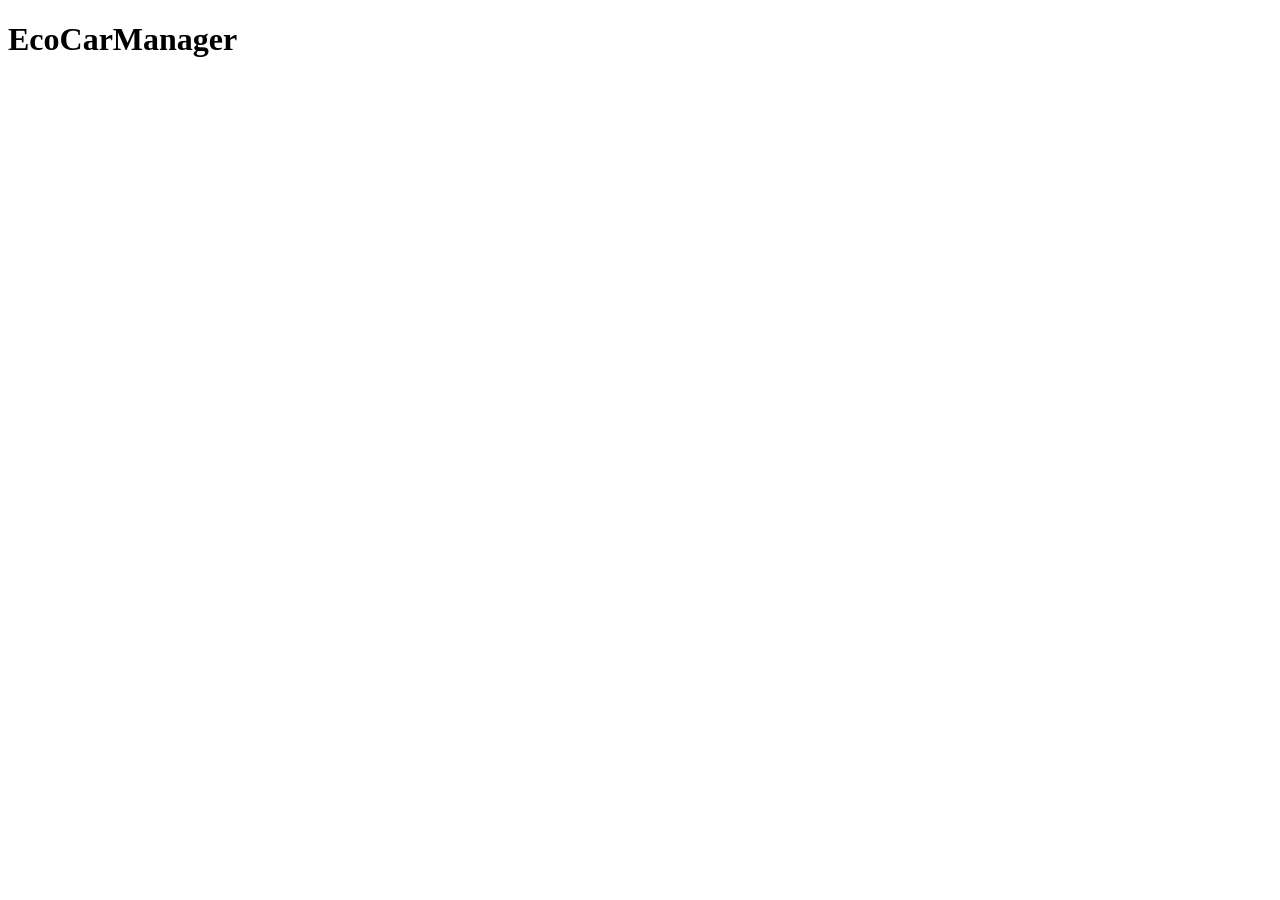
==== index.html @ e8410d0c "Iniciar repositorio con archivos iniciales" ====
<!DOCTYPE html>
<html lang="en">
  <head>
    <meta charset="UTF-8">
    <meta name="viewport" content="width=device-width, initial-scale=1.0">
    <title>EcoCarManager - Gestor de Vehículos Sostenible</title>
  </head>
  <body>
    <h1>EcoCarManager</h1>
  </body>
</html>
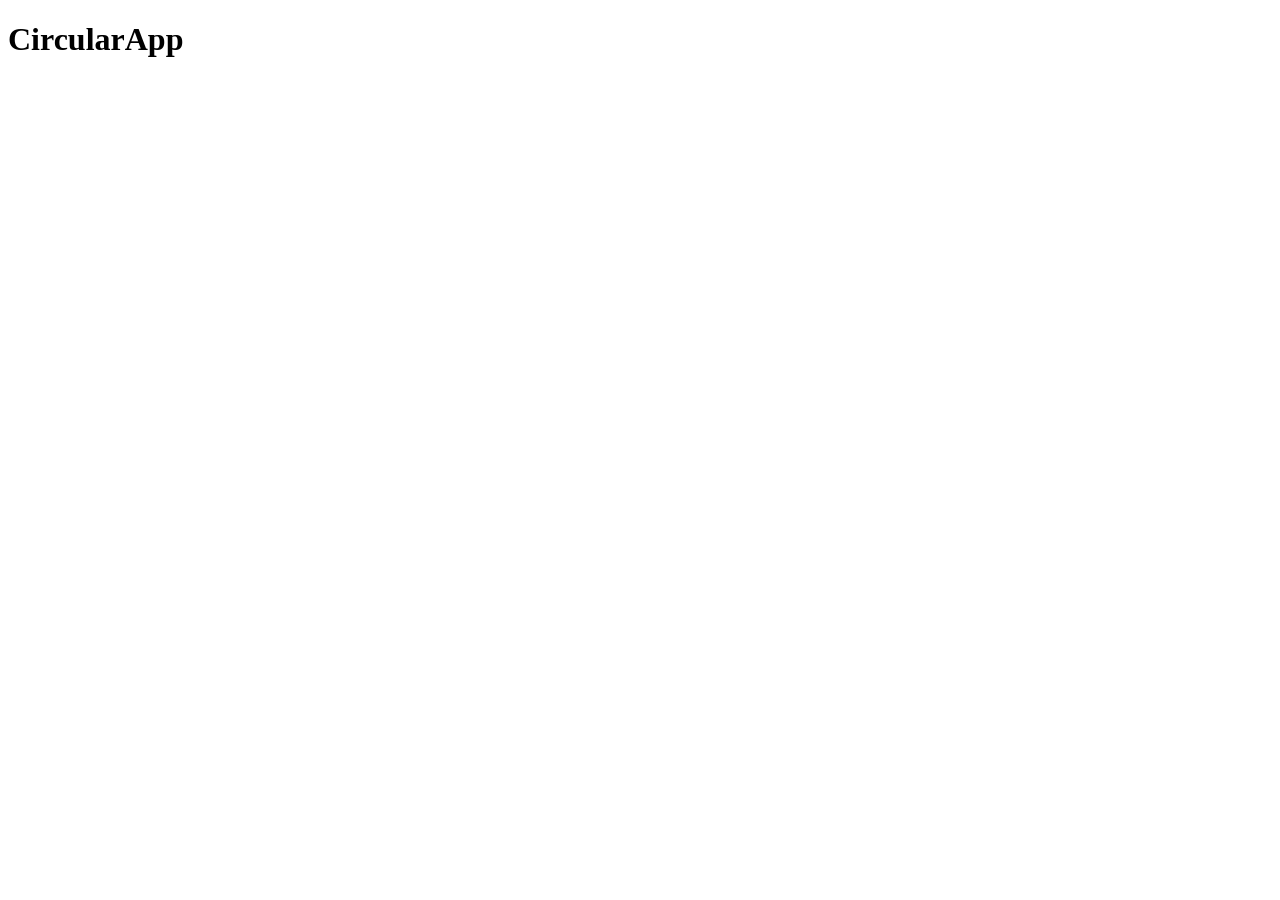
==== commit 02f92815: "Cambiar nombre de la aplicacion" ====
--- a/index.html
+++ b/index.html
@@ -3,9 +3,9 @@
   <head>
     <meta charset="UTF-8">
     <meta name="viewport" content="width=device-width, initial-scale=1.0">
-    <title>EcoCarManager - Gestor de Vehículos Sostenible</title>
+    <title>CircularApp - Evaluador de circularidad de productos</title>
   </head>
   <body>
-    <h1>EcoCarManager</h1>
+    <h1>CircularApp</h1>
   </body>
 </html>
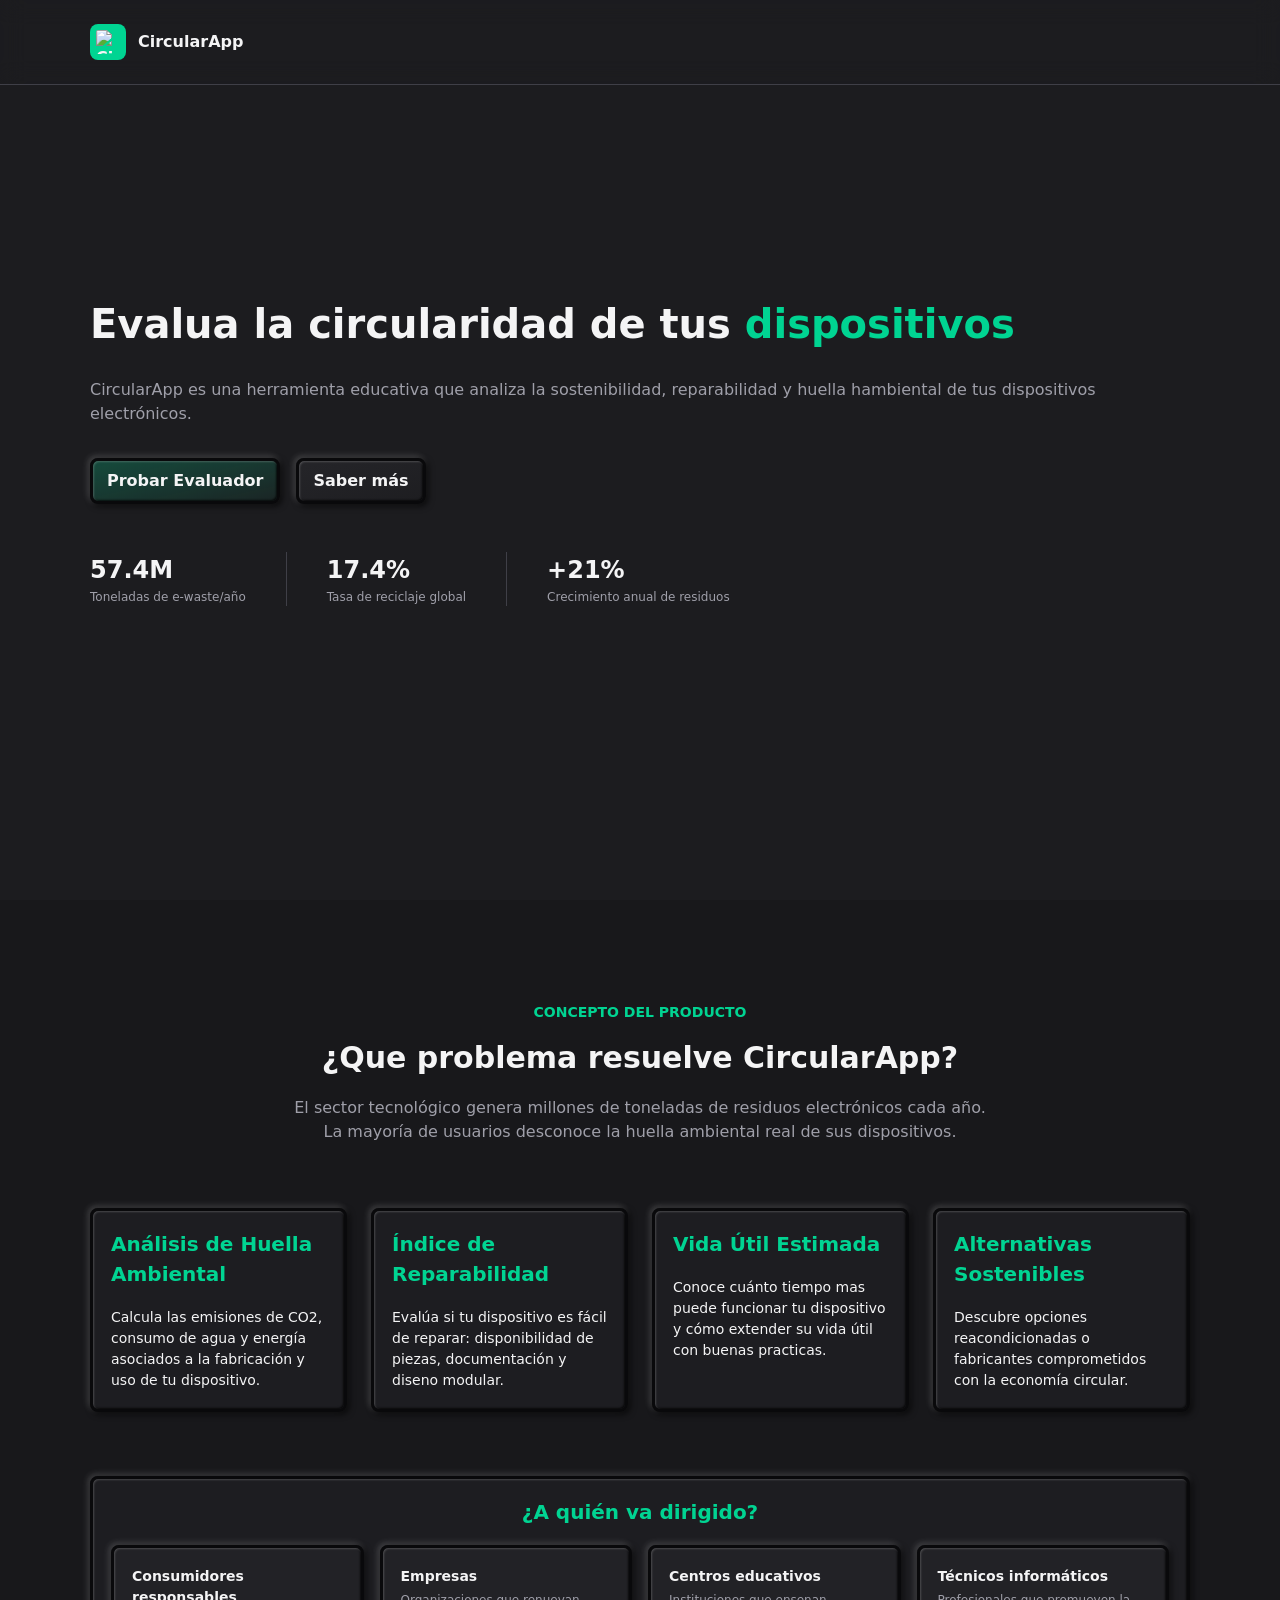
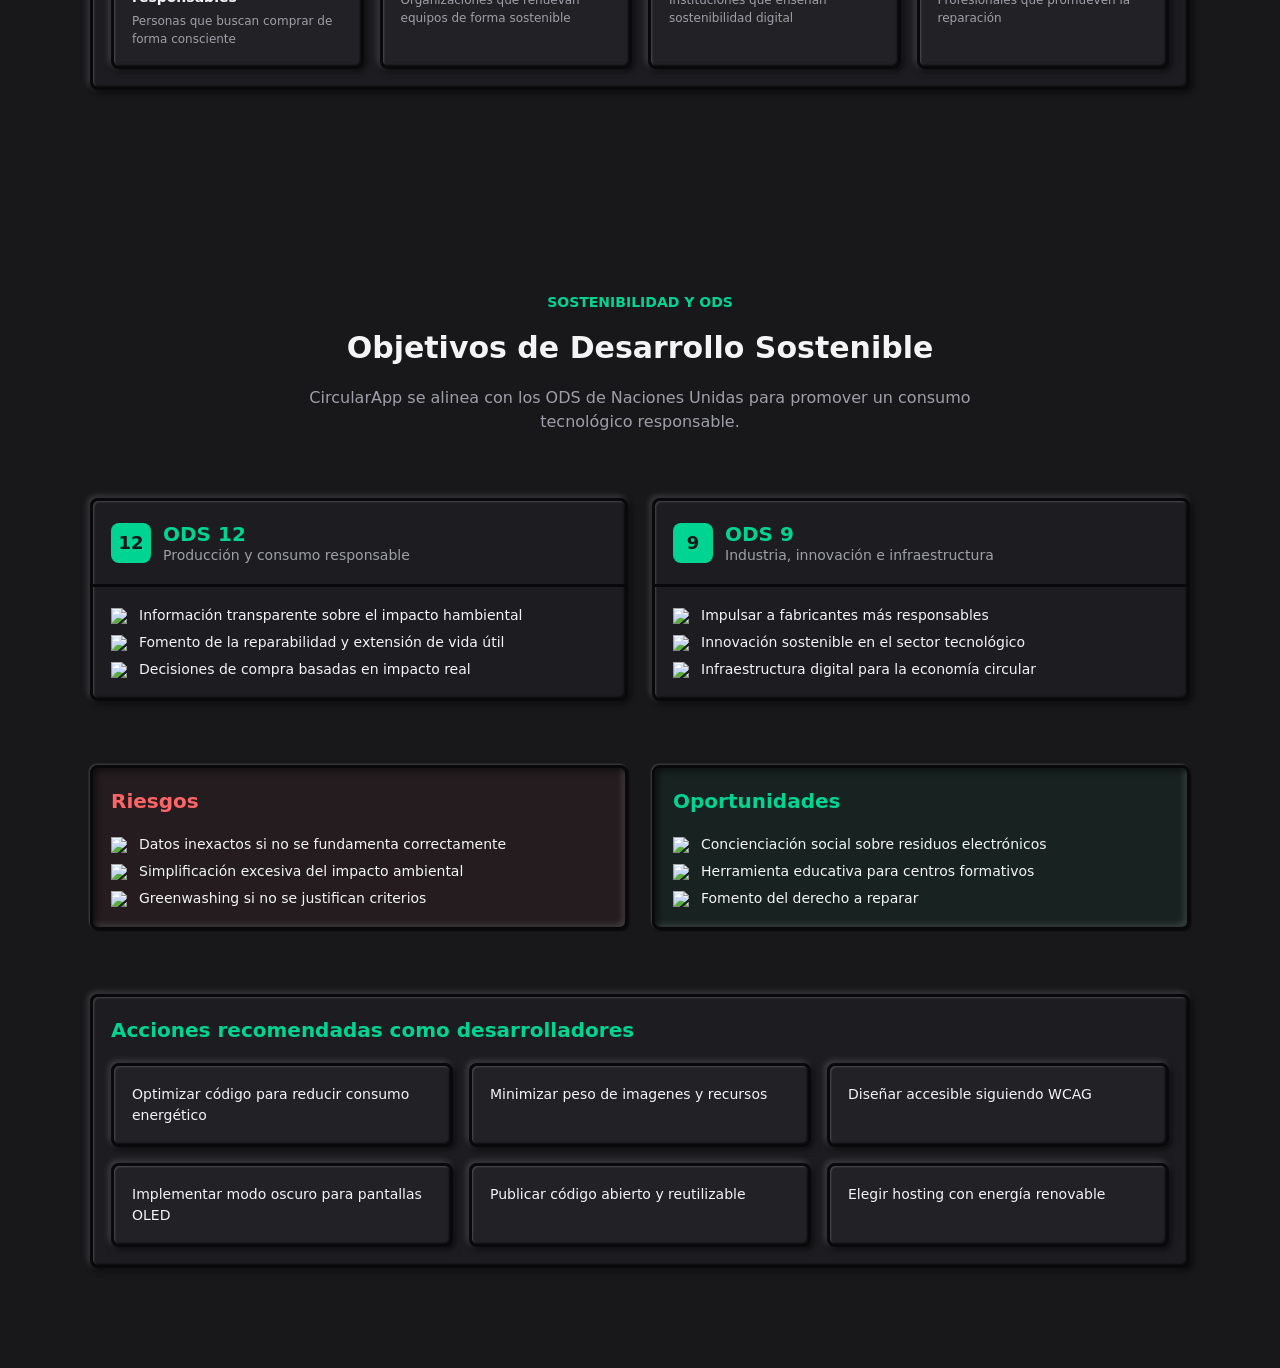
==== commit 16418b1d: "Añadir página de inicio" ====
--- a/index.html
+++ b/index.html
@@ -4,8 +4,276 @@
     <meta charset="UTF-8">
     <meta name="viewport" content="width=device-width, initial-scale=1.0">
     <title>CircularApp - Evaluador de circularidad de productos</title>
+    <link rel="stylesheet" href="/css/index.css">
+    <link rel="stylesheet" href="/css/home.css">
   </head>
   <body>
-    <h1>CircularApp</h1>
+    <header class="header">
+      <div>
+        <a href="/" class="home-link">
+          <img src="/assets/leaf.svg" alt="CircularApp Logo">
+          CircularApp
+        </a>
+      </div>
+    </header>
+
+    <main>
+      <div class="section hero">
+        <div>
+          <h1>Evalua la circularidad de tus <span class="primary">dispositivos</span></h1>
+          <p class="description">CircularApp es una herramienta educativa que analiza la sostenibilidad, reparabilidad y huella hambiental de tus dispositivos electrónicos.</p>
+          
+          <div class="buttons">
+            <button class="button button-primary">Probar Evaluador</button>
+            <a href="#que-es" class="button">Saber más</a>
+          </div>
+          
+          <div class="stats">
+            <div>
+              <p class="stat-value">57.4M</p>
+              <p class="stat-title">Toneladas de e-waste/año</p>
+            </div>
+            <div class="stat-divisor"></div>
+            <div>
+              <p class="stat-value">17.4%</p>
+              <p class="stat-title">Tasa de reciclaje global</p>
+            </div>
+            <div class="stat-divisor"></div>
+            <div>
+              <p class="stat-value">+21%</p>
+              <p class="stat-title">Crecimiento anual de residuos</p>
+            </div>
+          </div>
+        </div>
+      </div>
+
+      <div class="section" id="que-es">
+        <div>
+          <div class="section-header">
+            <span>Concepto del Producto</span>
+            <h2>¿Que problema resuelve CircularApp?</h2>
+            <p>El sector tecnológico genera millones de toneladas de residuos electrónicos cada año. La mayoría de usuarios desconoce la huella ambiental real de sus dispositivos.</p>
+          </div>
+
+          <div class="features-grid">
+            <div class="card">
+              <div class="card-header">
+                <h3>Análisis de Huella Ambiental</h3>
+              </div>
+              <div class="card-content">
+                <p>Calcula las emisiones de CO2, consumo de agua y energía asociados a la fabricación y uso de tu dispositivo.</p>
+              </div>
+            </div>
+
+            <div class="card">
+              <div class="card-header">
+                <h3>Índice de Reparabilidad</h3>
+              </div>
+              <div class="card-content">
+                <p>Evalúa si tu dispositivo es fácil de reparar: disponibilidad de piezas, documentación y diseno modular.</p>
+              </div>
+            </div>
+
+            <div class="card">
+              <div class="card-header">
+                <h3>Vida Útil Estimada</h3>
+              </div>
+              <div class="card-content">
+                <p>Conoce cuánto tiempo mas puede funcionar tu dispositivo y cómo extender su vida útil con buenas practicas.</p>
+              </div>
+            </div>
+
+            <div class="card">
+              <div class="card-header">
+                <h3>Alternativas Sostenibles</h3>
+              </div>
+              <div class="card-content">
+                <p>Descubre opciones reacondicionadas o fabricantes comprometidos con la economía circular.</p>
+              </div>
+            </div>
+          </div>
+
+          <div class="card target">
+            <div class="card-header">
+              <h3>¿A quién va dirigido?</h3>
+            </div>
+            <div class="card-content target-grid">
+              <div class="card">
+                <div class="card-content">
+                  <p class="target-label">Consumidores responsables</p>
+                  <p class="target-description">Personas que buscan comprar de forma consciente</p>
+                </div>
+              </div>
+              <div class="card">
+                <div class="card-content">
+                  <p class="target-label">Empresas</p>
+                  <p class="target-description">Organizaciones que renuevan equipos de forma sostenible</p>
+                </div>
+              </div>
+              <div class="card">
+                <div class="card-content">
+                  <p class="target-label">Centros educativos</p>
+                  <p class="target-description">Instituciones que ensenan sostenibilidad digital</p>
+                </div>
+              </div>
+              <div class="card">
+                <div class="card-content">
+                  <p class="target-label">Técnicos informáticos</p>
+                  <p class="target-description">Profesionales que promueven la reparación</p>
+                </div>
+              </div>
+            </div>
+          </div>
+        </div>
+      </div>
+
+      <div class="section">
+        <div>
+          <div class="section-header">
+            <span>Sostenibilidad y ODS</span>
+            <h2>Objetivos de Desarrollo Sostenible</h2>
+            <p>CircularApp se alinea con los ODS de Naciones Unidas para promover un consumo tecnológico responsable.</p>
+          </div>
+
+          <div class="ods-grid">
+            <div class="card">
+              <div class="card-header">
+                <span class="ods-number">12</span>
+                <div>
+                  <h3>ODS 12</h3>
+                  <p>Producción y consumo responsable</p>
+                </div>
+              </div>
+              <div class="card-content">
+                <ul>
+                  <li>
+                    <img src="/assets/circle-check.svg" alt="Check">
+                    Información transparente sobre el impacto hambiental
+                  </li>
+                  <li>
+                    <img src="/assets/circle-check.svg" alt="Check">
+                    Fomento de la reparabilidad y extensión de vida útil
+                  </li>
+                  <li>
+                    <img src="/assets/circle-check.svg" alt="Check">
+                    Decisiones de compra basadas en impacto real
+                  </li>
+                </ul>
+              </div>
+            </div>
+
+            <div class="card">
+              <div class="card-header">
+                <span class="ods-number">9</span>
+                <div>
+                  <h3>ODS 9</h3>
+                  <p>Industria, innovación e infraestructura</p>
+                </div>
+              </div>
+              <div class="card-content">
+                <ul>
+                  <li>
+                    <img src="/assets/circle-check.svg" alt="Check">
+                    Impulsar a fabricantes más responsables
+                  </li>
+                  <li>
+                    <img src="/assets/circle-check.svg" alt="Check">
+                    Innovación sostenible en el sector tecnológico
+                  </li>
+                  <li>
+                    <img src="/assets/circle-check.svg" alt="Check">
+                    Infraestructura digital para la economía circular
+                  </li>
+                </ul>
+              </div>
+            </div>
+          </div>
+
+          <div class="opportunities-grid">
+            <div class="card card-inset">
+              <div class="card-header">
+                <h3>Riesgos</h3>
+              </div>
+              <div class="card-content">
+                <ul>
+                  <li>
+                    <img src="/assets/circle-minus.svg" alt="Cross">
+                    Datos inexactos si no se fundamenta correctamente
+                  </li>
+                  <li>
+                    <img src="/assets/circle-minus.svg" alt="Cross">
+                    Simplificación excesiva del impacto ambiental
+                  </li>
+                  <li>
+                    <img src="/assets/circle-minus.svg" alt="Cross">
+                    Greenwashing si no se justifican criterios
+                  </li>
+                </ul>
+              </div>
+            </div>
+
+            <div class="card card-inset">
+              <div class="card-header">
+                <h3>Oportunidades</h3>
+              </div>
+              <div class="card-content">
+                <ul>
+                  <li>
+                    <img src="/assets/circle-check.svg" alt="Check">
+                    Concienciación social sobre residuos electrónicos
+                  </li>
+                  <li>
+                    <img src="/assets/circle-check.svg" alt="Check">
+                    Herramienta educativa para centros formativos
+                  </li>
+                  <li>
+                    <img src="/assets/circle-check.svg" alt="Check">
+                    Fomento del derecho a reparar
+                  </li>
+                </ul>
+              </div>
+            </div>
+          </div>
+
+          <div class="card actions">
+            <div class="card-header">
+              <h3>Acciones recomendadas como desarrolladores</h3>
+            </div>
+            <div class="card-content actions-grid">
+              <div class="card">
+                <div class="card-content">
+                  <p>Optimizar código para reducir consumo energético</p>
+                </div>
+              </div>
+              <div class="card">
+                <div class="card-content">
+                  <p>Minimizar peso de imagenes y recursos</p>
+                </div>
+              </div>
+              <div class="card">
+                <div class="card-content">
+                  <p>Diseñar accesible siguiendo WCAG</p>
+                </div>
+              </div>
+              <div class="card">
+                <div class="card-content">
+                  <p>Implementar modo oscuro para pantallas OLED</p>
+                </div>
+              </div>
+              <div class="card">
+                <div class="card-content">
+                  <p>Publicar código abierto y reutilizable</p>
+                </div>
+              </div>
+              <div class="card">
+                <div class="card-content">
+                  <p>Elegir hosting con energía renovable</p>
+                </div>
+              </div>
+            </div>
+          </div>
+        </div>
+      </div>
+    </main>
   </body>
 </html>
--- a/css/index.css
+++ b/css/index.css
@@ -0,0 +1,147 @@
+@import "reset.css";
+
+/* VARIABLES */
+:root {
+	/* --color-background: oklch(92% 0.004 286.32); /* color-zinc-200 */
+	/* --color-foreground: oklch(37% 0.013 285.805); /* color-zinc-700 */
+	/* --color-muted-background: oklch(87.1% 0.006 286.286); /* color-zinc-300 */
+	/* --color-muted-foreground: oklch(44.2% 0.017 285.786); /* color-zinc-600 */
+	/* --color-primary: oklch(59.6% 0.145 163.225); /* color-emerald-600 */
+	/* --color-danger: oklch(57.7% 0.245 27.325); /* color-red-600 */
+	/* --color-border: oklch(92% 0.004 286.32); /* color-zinc-200 */
+
+	/* --color-shadow: rgba(0, 0, 0, 0.2); */
+	/* --color-highlight: rgba(255, 255, 255, 1); */
+
+	--color-background: oklch(21% 0.006 285.885); /* color-zinc-900 */
+	--color-foreground: oklch(96.7% 0.001 286.375); /* color-zinc-100 */
+	--color-muted-background: oklch(37% 0.013 285.805); /* color-zinc-700 */
+	--color-muted-foreground: oklch(70.5% 0.015 286.067); /* color-zinc-400 */
+	--color-primary: oklch(76.5% 0.177 163.223); /* color-emerald-400 */
+	--color-danger: oklch(70.4% 0.191 22.216); /* color-red-400 */
+	--color-border: oklch(14.1% 0.005 285.823); /* color-zinc-950 */
+
+	--color-shadow: rgba(0, 0, 0, 0.75);
+	--color-highlight: rgba(255, 255, 255, 0.2);
+
+	--shadow-raised:
+		2px 2px 6px var(--color-shadow),
+		-2px -2px 6px var(--color-highlight),
+		inset 0px 0px 0px var(--color-shadow),
+		inset 0px 0px 0px var(--color-highlight),
+		inset 1px 1px 2px var(--color-highlight),
+		inset -1px -1px 2px var(--color-shadow);
+	--shadow-inset:
+		1px 1px 2px var(--color-shadow),
+		-1px -1px 2px var(--color-highlight),
+		inset 2px 2px 6px var(--color-shadow),
+		inset -2px -2px 6px var(--color-highlight),
+		inset 0px 0px 0px var(--color-highlight),
+		inset 0px 0px 0px var(--color-shadow);
+}
+
+/* DEFAULT STYLES */
+html {
+	scroll-behavior: smooth;
+}
+
+body {
+	background: var(--color-background);
+	color: var(--color-foreground);
+}
+
+/* COMPONENTS */
+.button {
+	display: inline-flex;
+	border: 3px solid var(--color-border);
+	border-radius: 8px;
+	font-weight: 600;
+	padding: 8px 14px;
+	box-shadow: var(--shadow-raised);
+	transition: all 0.2s ease;
+	background: linear-gradient(
+		to top left,
+		hsl(from var(--color-muted-background) h s l / 0.05),
+		hsl(from var(--color-muted-background) h s l / 0.25)
+	);
+}
+.button:active {
+	box-shadow: var(--shadow-inset);
+	scale: 0.99;
+}
+.button.button-primary {
+	background: linear-gradient(
+		to top left,
+		hsl(from var(--color-primary) h s l / 0.05),
+		hsl(from var(--color-primary) h s l / 0.25)
+	);
+}
+
+.card {
+	border: 3px solid var(--color-border);
+	border-radius: 8px;
+	box-shadow: var(--shadow-raised);
+	transition: all 0.2s ease-in-out;
+	background: hsl(from var(--color-muted-background) h s l / 0.15);
+}
+.card.card-inset {
+	box-shadow: var(--shadow-inset);
+}
+.card .card-header {
+	padding: 18px;
+}
+.card .card-header h3 {
+	font-size: 20px;
+	font-weight: 600;
+	color: var(--color-primary);
+}
+.card .card-header p {
+	font-size: 14px;
+	color: var(--color-muted-foreground);
+	margin-top: -4px;
+}
+.card .card-content {
+	padding: 0 18px 18px 18px;
+}
+.card .card-content p {
+	font-size: 14px;
+}
+
+/* HEADER */
+.header {
+	position: fixed;
+	top: 0;
+	left: 0;
+	right: 0;
+	z-index: 10;
+	padding: 24px 0;
+	border-bottom: 1px solid var(--color-muted-background);
+	backdrop-filter: blur(12px);
+}
+
+.header div {
+	max-width: 1100px;
+	margin: 0 auto;
+}
+
+.header .home-link {
+	display: flex;
+	flex-direction: row;
+	align-items: center;
+	gap: 12px;
+	font-size: 16px;
+	font-weight: bold;
+}
+
+.header .home-link img {
+	height: 36px;
+	width: 36px;
+	padding: 6px;
+	border-radius: 8px;
+	background-color: var(--color-primary);
+}
+
+/* MAIN */
+.primary {
+	color: var(--color-primary);
+}
--- a/css/home.css
+++ b/css/home.css
@@ -0,0 +1,211 @@
+/* SECTIONS */ .section {
+	padding: 100px 0;
+}
+.section > div {
+	max-width: 1100px;
+	margin: 0 auto;
+}
+
+.section-header {
+	margin: 0 auto;
+	max-width: 700px;
+	text-align: center;
+}
+.section-header span {
+	margin-bottom: 12px;
+	display: inline-block;
+	font-size: 14px;
+	font-weight: 600;
+	text-transform: uppercase;
+	color: var(--color-primary);
+}
+.section-header h2 {
+	font-size: 30px;
+	font-weight: bold;
+}
+.section-header p {
+	margin-top: 16px;
+	text-wrap: pretty;
+	color: var(--color-muted-foreground);
+}
+
+/* HERO */
+.hero {
+	min-height: 100vh;
+	display: flex;
+	flex-direction: column;
+	justify-content: center;
+	align-items: start;
+	background: hsl(from var(--color-muted-background) h s l / 0.1);
+}
+
+.hero h1 {
+	font-size: 40px;
+	font-weight: bold;
+}
+
+.hero .description {
+	margin-top: 24px;
+	font-size: 16px;
+	color: var(--color-muted-foreground);
+}
+
+.hero .buttons {
+	margin-top: 32px;
+	display: flex;
+	flex-direction: row;
+	gap: 16px;
+}
+
+.hero .stats {
+	margin-top: 48px;
+	display: flex;
+	flex-direction: row;
+	gap: 40px;
+}
+
+.hero .stats .stat-value {
+	font-size: 24px;
+	font-weight: bold;
+	color: var(--color-foreground);
+}
+.hero .stats .stat-title {
+	font-size: 12px;
+	color: var(--color-muted-foreground);
+}
+.hero .stats .stat-divisor {
+	width: 1px;
+	background: var(--color-muted-background);
+}
+
+/* FEATURES */
+.features-grid {
+	margin-top: 64px;
+	display: grid;
+	gap: 24px;
+	grid-template-columns: repeat(4, 1fr);
+}
+
+/* TARGET */
+.target {
+	margin-top: 64px;
+}
+.target .card-header {
+	text-align: center;
+}
+.target .target-grid {
+	display: grid;
+	grid-template-columns: repeat(4, 1fr);
+	gap: 16px;
+}
+.target .target-grid .card:hover {
+	box-shadow: var(--shadow-inset);
+	background: hsl(from var(--color-primary) h s l / 0.15);
+}
+.target .target-grid .card-content {
+	padding: 18px;
+}
+.target .target-grid .target-label {
+	font-weight: 600;
+}
+.target .target-grid .target-description {
+	margin-top: 4px;
+	font-size: 12px;
+	color: var(--color-muted-foreground);
+}
+
+/* ODS */
+.ods-grid {
+	margin-top: 64px;
+	display: grid;
+	grid-template-columns: repeat(2, 1fr);
+	gap: 24px;
+}
+.ods-grid .card-header {
+	display: flex;
+	flex-direction: row;
+	align-items: center;
+	gap: 12px;
+	border-bottom: 3px solid var(--color-border);
+}
+.ods-grid .ods-number {
+	display: inline-flex;
+	justify-content: center;
+	align-items: center;
+	height: 40px;
+	width: 40px;
+	font-size: 18px;
+	font-weight: bold;
+	border-radius: 8px;
+	background: var(--color-primary);
+	color: var(--color-background);
+}
+.ods-grid .card-content {
+	padding: 18px;
+}
+.ods-grid ul {
+	display: flex;
+	flex-direction: column;
+	gap: 6px;
+}
+.ods-grid ul li {
+	display: flex;
+	flex-direction: row;
+	align-items: center;
+	gap: 12px;
+	font-size: 14px;
+}
+.ods-grid ul li img {
+	height: 16px;
+	width: 16px;
+}
+
+/* RISKS AND OPPORTUNITIES */
+.opportunities-grid {
+	margin-top: 64px;
+	display: grid;
+	grid-template-columns: repeat(2, 1fr);
+	gap: 24px;
+}
+.opportunities-grid .card:first-child {
+	background: hsl(from var(--color-danger) h s l / 0.05);
+}
+.opportunities-grid .card:last-child {
+	background: hsl(from var(--color-primary) h s l / 0.05);
+}
+.opportunities-grid .card:first-child .card-header h3 {
+	color: var(--color-danger);
+}
+.opportunities-grid ul {
+	display: flex;
+	flex-direction: column;
+	gap: 6px;
+}
+.opportunities-grid ul li {
+	display: flex;
+	flex-direction: row;
+	align-items: center;
+	gap: 12px;
+	font-size: 14px;
+}
+.opportunities-grid ul li img {
+	height: 16px;
+	width: 16px;
+}
+
+/* ACTIONS */
+.actions {
+	margin-top: 64px;
+}
+.actions .actions-grid {
+	display: grid;
+	grid-template-columns: repeat(3, 1fr);
+	gap: 16px;
+}
+.actions .actions-grid .card:hover {
+	box-shadow: var(--shadow-inset);
+	background: hsl(from var(--color-primary) h s l / 0.15);
+}
+.actions .actions-grid .card-content {
+	padding: 18px;
+}
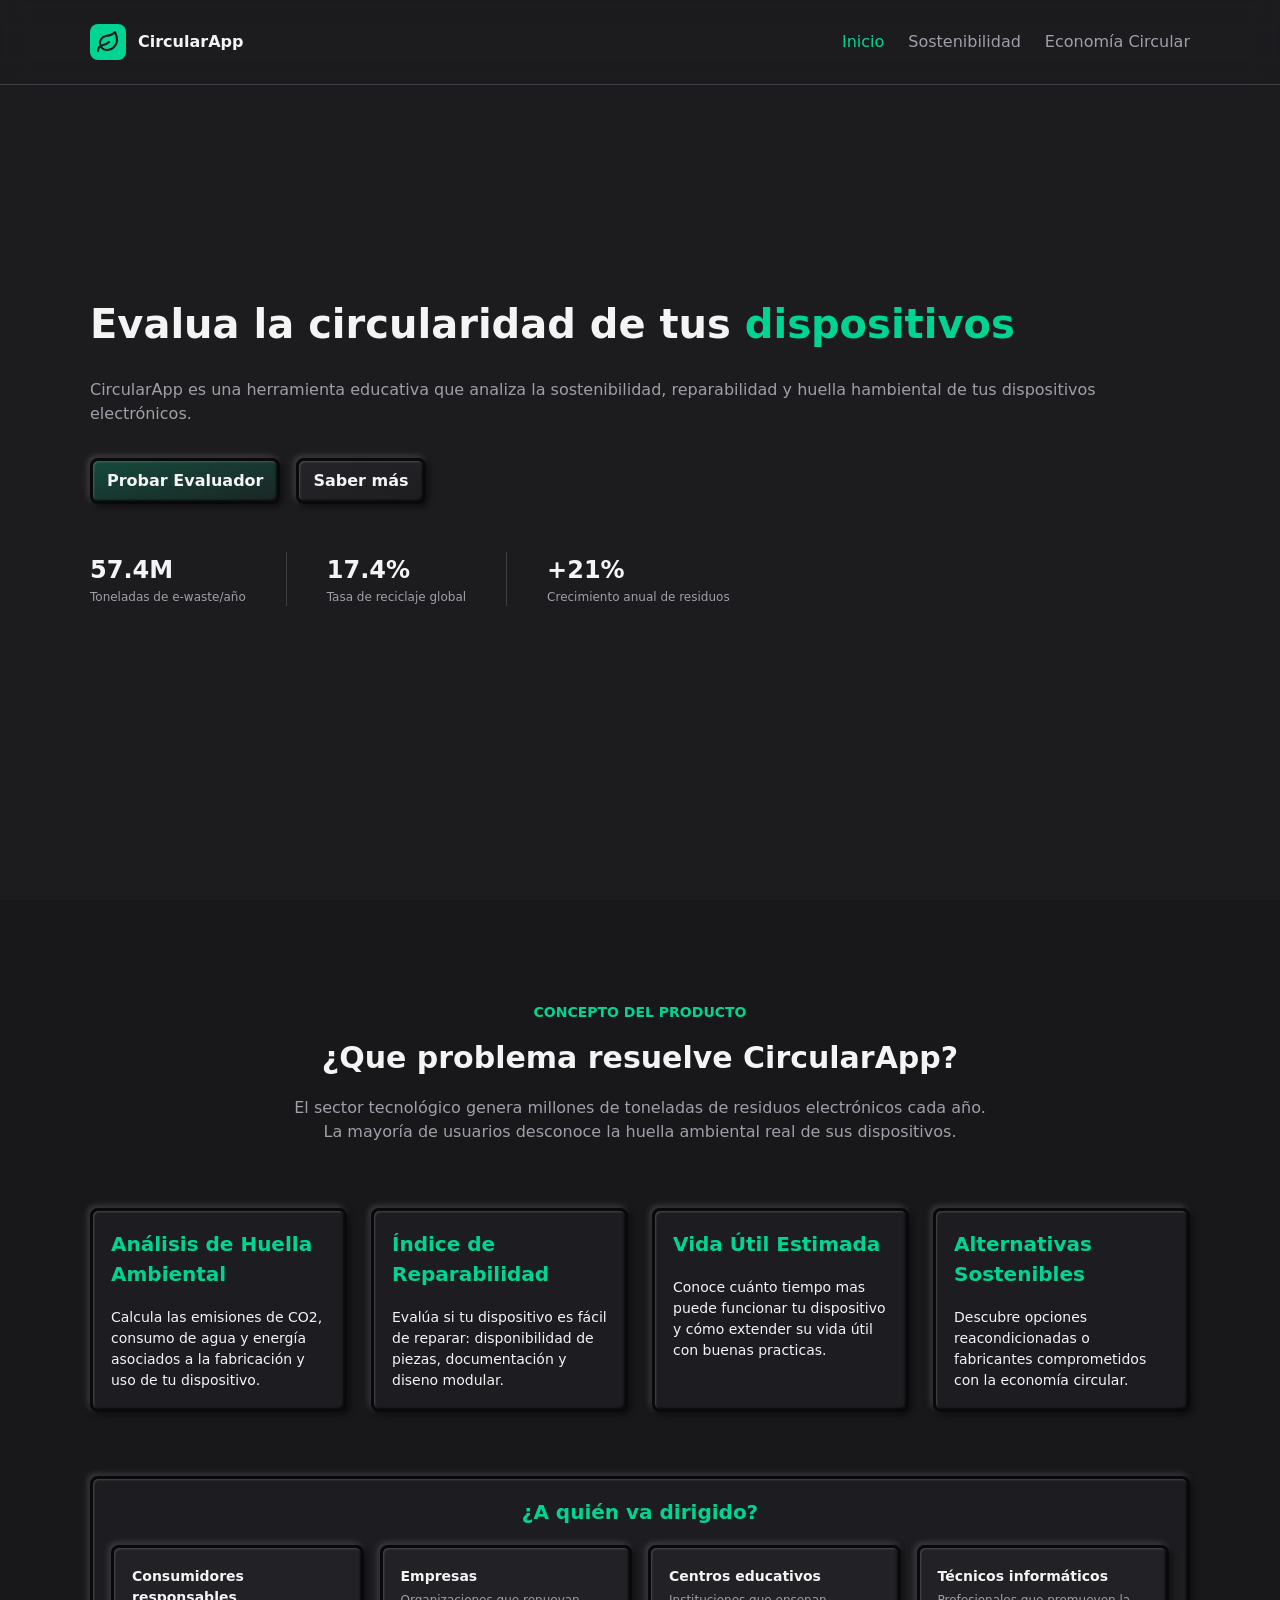
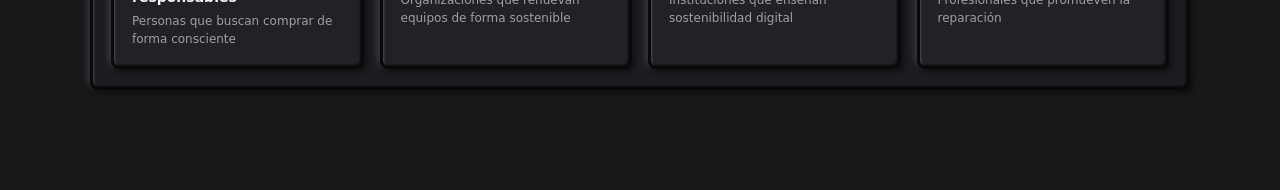
==== commit 278d2e08: "Finalizar página de inicio y sus estilos y JavaScript" ====
--- a/index.html
+++ b/index.html
@@ -10,10 +10,17 @@
   <body>
     <header class="header">
       <div>
-        <a href="/" class="home-link">
-          <img src="/assets/leaf.svg" alt="CircularApp Logo">
-          CircularApp
-        </a>
+        <nav class="nav">
+          <a href="/" class="home-link">
+            <img src="/assets/leaf.svg" alt="CircularApp Logo">
+            CircularApp
+          </a>
+          <ul class="nav-links">
+            <li><a href="/" class="active">Inicio</a></li>
+            <li><a href="/sostenibilidad/">Sostenibilidad</a></li>
+            <li><a href="/economia-circular/">Economía Circular</a></li>
+          </ul>
+        </nav>
       </div>
     </header>
 
@@ -126,154 +133,6 @@
           </div>
         </div>
       </div>
-
-      <div class="section">
-        <div>
-          <div class="section-header">
-            <span>Sostenibilidad y ODS</span>
-            <h2>Objetivos de Desarrollo Sostenible</h2>
-            <p>CircularApp se alinea con los ODS de Naciones Unidas para promover un consumo tecnológico responsable.</p>
-          </div>
-
-          <div class="ods-grid">
-            <div class="card">
-              <div class="card-header">
-                <span class="ods-number">12</span>
-                <div>
-                  <h3>ODS 12</h3>
-                  <p>Producción y consumo responsable</p>
-                </div>
-              </div>
-              <div class="card-content">
-                <ul>
-                  <li>
-                    <img src="/assets/circle-check.svg" alt="Check">
-                    Información transparente sobre el impacto hambiental
-                  </li>
-                  <li>
-                    <img src="/assets/circle-check.svg" alt="Check">
-                    Fomento de la reparabilidad y extensión de vida útil
-                  </li>
-                  <li>
-                    <img src="/assets/circle-check.svg" alt="Check">
-                    Decisiones de compra basadas en impacto real
-                  </li>
-                </ul>
-              </div>
-            </div>
-
-            <div class="card">
-              <div class="card-header">
-                <span class="ods-number">9</span>
-                <div>
-                  <h3>ODS 9</h3>
-                  <p>Industria, innovación e infraestructura</p>
-                </div>
-              </div>
-              <div class="card-content">
-                <ul>
-                  <li>
-                    <img src="/assets/circle-check.svg" alt="Check">
-                    Impulsar a fabricantes más responsables
-                  </li>
-                  <li>
-                    <img src="/assets/circle-check.svg" alt="Check">
-                    Innovación sostenible en el sector tecnológico
-                  </li>
-                  <li>
-                    <img src="/assets/circle-check.svg" alt="Check">
-                    Infraestructura digital para la economía circular
-                  </li>
-                </ul>
-              </div>
-            </div>
-          </div>
-
-          <div class="opportunities-grid">
-            <div class="card card-inset">
-              <div class="card-header">
-                <h3>Riesgos</h3>
-              </div>
-              <div class="card-content">
-                <ul>
-                  <li>
-                    <img src="/assets/circle-minus.svg" alt="Cross">
-                    Datos inexactos si no se fundamenta correctamente
-                  </li>
-                  <li>
-                    <img src="/assets/circle-minus.svg" alt="Cross">
-                    Simplificación excesiva del impacto ambiental
-                  </li>
-                  <li>
-                    <img src="/assets/circle-minus.svg" alt="Cross">
-                    Greenwashing si no se justifican criterios
-                  </li>
-                </ul>
-              </div>
-            </div>
-
-            <div class="card card-inset">
-              <div class="card-header">
-                <h3>Oportunidades</h3>
-              </div>
-              <div class="card-content">
-                <ul>
-                  <li>
-                    <img src="/assets/circle-check.svg" alt="Check">
-                    Concienciación social sobre residuos electrónicos
-                  </li>
-                  <li>
-                    <img src="/assets/circle-check.svg" alt="Check">
-                    Herramienta educativa para centros formativos
-                  </li>
-                  <li>
-                    <img src="/assets/circle-check.svg" alt="Check">
-                    Fomento del derecho a reparar
-                  </li>
-                </ul>
-              </div>
-            </div>
-          </div>
-
-          <div class="card actions">
-            <div class="card-header">
-              <h3>Acciones recomendadas como desarrolladores</h3>
-            </div>
-            <div class="card-content actions-grid">
-              <div class="card">
-                <div class="card-content">
-                  <p>Optimizar código para reducir consumo energético</p>
-                </div>
-              </div>
-              <div class="card">
-                <div class="card-content">
-                  <p>Minimizar peso de imagenes y recursos</p>
-                </div>
-              </div>
-              <div class="card">
-                <div class="card-content">
-                  <p>Diseñar accesible siguiendo WCAG</p>
-                </div>
-              </div>
-              <div class="card">
-                <div class="card-content">
-                  <p>Implementar modo oscuro para pantallas OLED</p>
-                </div>
-              </div>
-              <div class="card">
-                <div class="card-content">
-                  <p>Publicar código abierto y reutilizable</p>
-                </div>
-              </div>
-              <div class="card">
-                <div class="card-content">
-                  <p>Elegir hosting con energía renovable</p>
-                </div>
-              </div>
-            </div>
-          </div>
-        </div>
-      </div>
     </main>
   </body>
 </html>
--- a/css/index.css
+++ b/css/index.css
@@ -145,3 +145,63 @@
 .primary {
 	color: var(--color-primary);
 }
+
+/* SECTIONS */
+.section {
+	padding: 100px 0;
+}
+.section > div {
+	max-width: 1100px;
+	margin: 0 auto;
+}
+
+.section-header {
+	margin: 0 auto;
+	max-width: 700px;
+	text-align: center;
+}
+.section-header span {
+	margin-bottom: 12px;
+	display: inline-block;
+	font-size: 14px;
+	font-weight: 600;
+	text-transform: uppercase;
+	color: var(--color-primary);
+}
+.section-header h2 {
+	font-size: 30px;
+	font-weight: bold;
+}
+.section-header p {
+	margin-top: 16px;
+	text-wrap: pretty;
+	color: var(--color-muted-foreground);
+}
+
+/* NAV */
+.nav {
+	display: flex;
+	flex-direction: row;
+	align-items: center;
+	justify-content: space-between;
+}
+
+.nav-links {
+	display: flex;
+	flex-direction: row;
+	gap: 24px;
+	list-style: none;
+	margin: 0;
+	padding: 0;
+}
+
+.nav-links a {
+	font-weight: 500;
+	color: var(--color-muted-foreground);
+	transition: color 0.2s ease;
+}
+
+.nav-links a:hover,
+.nav-links a.active {
+	color: var(--color-primary);
+}
--- a/css/home.css
+++ b/css/home.css
@@ -1,34 +1,3 @@
-/* SECTIONS */ .section {
-	padding: 100px 0;
-}
-.section > div {
-	max-width: 1100px;
-	margin: 0 auto;
-}
-
-.section-header {
-	margin: 0 auto;
-	max-width: 700px;
-	text-align: center;
-}
-.section-header span {
-	margin-bottom: 12px;
-	display: inline-block;
-	font-size: 14px;
-	font-weight: 600;
-	text-transform: uppercase;
-	color: var(--color-primary);
-}
-.section-header h2 {
-	font-size: 30px;
-	font-weight: bold;
-}
-.section-header p {
-	margin-top: 16px;
-	text-wrap: pretty;
-	color: var(--color-muted-foreground);
-}
-
 /* HERO */
 .hero {
 	min-height: 100vh;
@@ -113,99 +82,3 @@
 	font-size: 12px;
 	color: var(--color-muted-foreground);
 }
-
-/* ODS */
-.ods-grid {
-	margin-top: 64px;
-	display: grid;
-	grid-template-columns: repeat(2, 1fr);
-	gap: 24px;
-}
-.ods-grid .card-header {
-	display: flex;
-	flex-direction: row;
-	align-items: center;
-	gap: 12px;
-	border-bottom: 3px solid var(--color-border);
-}
-.ods-grid .ods-number {
-	display: inline-flex;
-	justify-content: center;
-	align-items: center;
-	height: 40px;
-	width: 40px;
-	font-size: 18px;
-	font-weight: bold;
-	border-radius: 8px;
-	background: var(--color-primary);
-	color: var(--color-background);
-}
-.ods-grid .card-content {
-	padding: 18px;
-}
-.ods-grid ul {
-	display: flex;
-	flex-direction: column;
-	gap: 6px;
-}
-.ods-grid ul li {
-	display: flex;
-	flex-direction: row;
-	align-items: center;
-	gap: 12px;
-	font-size: 14px;
-}
-.ods-grid ul li img {
-	height: 16px;
-	width: 16px;
-}
-
-/* RISKS AND OPPORTUNITIES */
-.opportunities-grid {
-	margin-top: 64px;
-	display: grid;
-	grid-template-columns: repeat(2, 1fr);
-	gap: 24px;
-}
-.opportunities-grid .card:first-child {
-	background: hsl(from var(--color-danger) h s l / 0.05);
-}
-.opportunities-grid .card:last-child {
-	background: hsl(from var(--color-primary) h s l / 0.05);
-}
-.opportunities-grid .card:first-child .card-header h3 {
-	color: var(--color-danger);
-}
-.opportunities-grid ul {
-	display: flex;
-	flex-direction: column;
-	gap: 6px;
-}
-.opportunities-grid ul li {
-	display: flex;
-	flex-direction: row;
-	align-items: center;
-	gap: 12px;
-	font-size: 14px;
-}
-.opportunities-grid ul li img {
-	height: 16px;
-	width: 16px;
-}
-
-/* ACTIONS */
-.actions {
-	margin-top: 64px;
-}
-.actions .actions-grid {
-	display: grid;
-	grid-template-columns: repeat(3, 1fr);
-	gap: 16px;
-}
-.actions .actions-grid .card:hover {
-	box-shadow: var(--shadow-inset);
-	background: hsl(from var(--color-primary) h s l / 0.15);
-}
-.actions .actions-grid .card-content {
-	padding: 18px;
-}
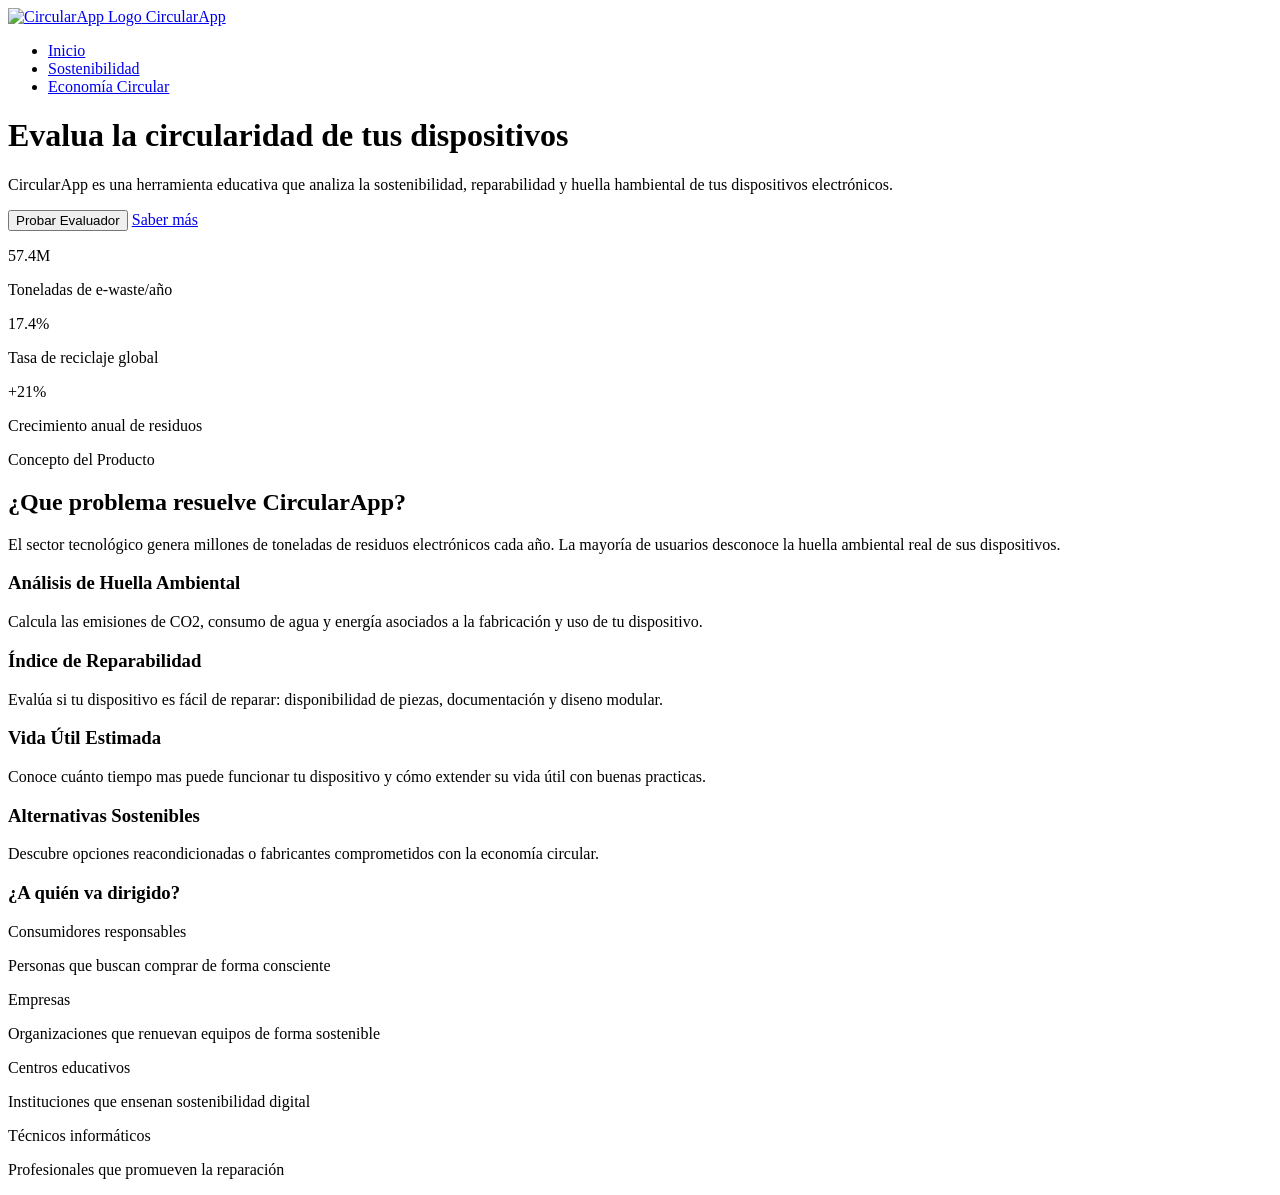
==== commit a22225a1: "Añadir prefijo a los enlaces" ====
--- a/index.html
+++ b/index.html
@@ -4,21 +4,21 @@
     <meta charset="UTF-8">
     <meta name="viewport" content="width=device-width, initial-scale=1.0">
     <title>CircularApp - Evaluador de circularidad de productos</title>
-    <link rel="stylesheet" href="/css/index.css">
-    <link rel="stylesheet" href="/css/home.css">
+    <link rel="stylesheet" href="/grupo-sostenible/css/index.css">
+    <link rel="stylesheet" href="/grupo-sostenible/css/home.css">
   </head>
   <body>
     <header class="header">
       <div>
         <nav class="nav">
-          <a href="/" class="home-link">
-            <img src="/assets/leaf.svg" alt="CircularApp Logo">
+          <a href="/grupo-sostenible/" class="home-link">
+            <img src="/grupo-sostenible/assets/leaf.svg" alt="CircularApp Logo">
             CircularApp
           </a>
           <ul class="nav-links">
-            <li><a href="/" class="active">Inicio</a></li>
-            <li><a href="/sostenibilidad/">Sostenibilidad</a></li>
-            <li><a href="/economia-circular/">Economía Circular</a></li>
+            <li><a href="/grupo-sostenible/" class="active">Inicio</a></li>
+            <li><a href="/grupo-sostenible/sostenibilidad/">Sostenibilidad</a></li>
+            <li><a href="/grupo-sostenible/economia-circular/">Economía Circular</a></li>
           </ul>
         </nav>
       </div>
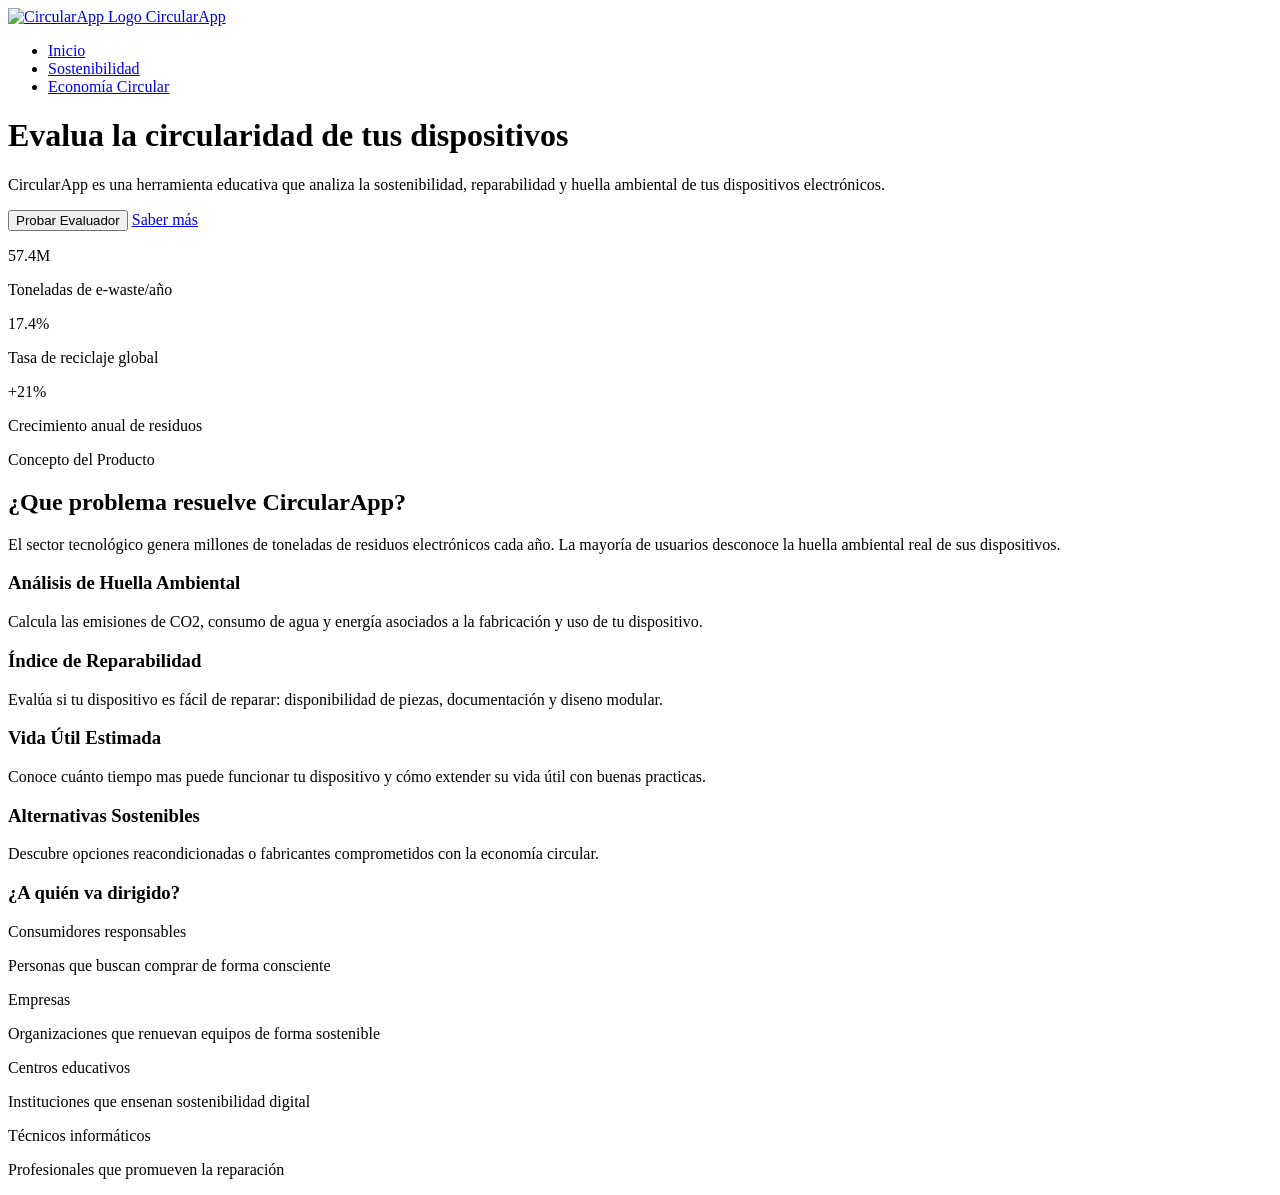
==== commit ac18d43a: "Arreglar errores ortograficos" ====
--- a/index.html
+++ b/index.html
@@ -28,7 +28,7 @@
       <div class="section hero">
         <div>
           <h1>Evalua la circularidad de tus <span class="primary">dispositivos</span></h1>
-          <p class="description">CircularApp es una herramienta educativa que analiza la sostenibilidad, reparabilidad y huella hambiental de tus dispositivos electrónicos.</p>
+          <p class="description">CircularApp es una herramienta educativa que analiza la sostenibilidad, reparabilidad y huella ambiental de tus dispositivos electrónicos.</p>
           
           <div class="buttons">
             <button class="button button-primary">Probar Evaluador</button>
